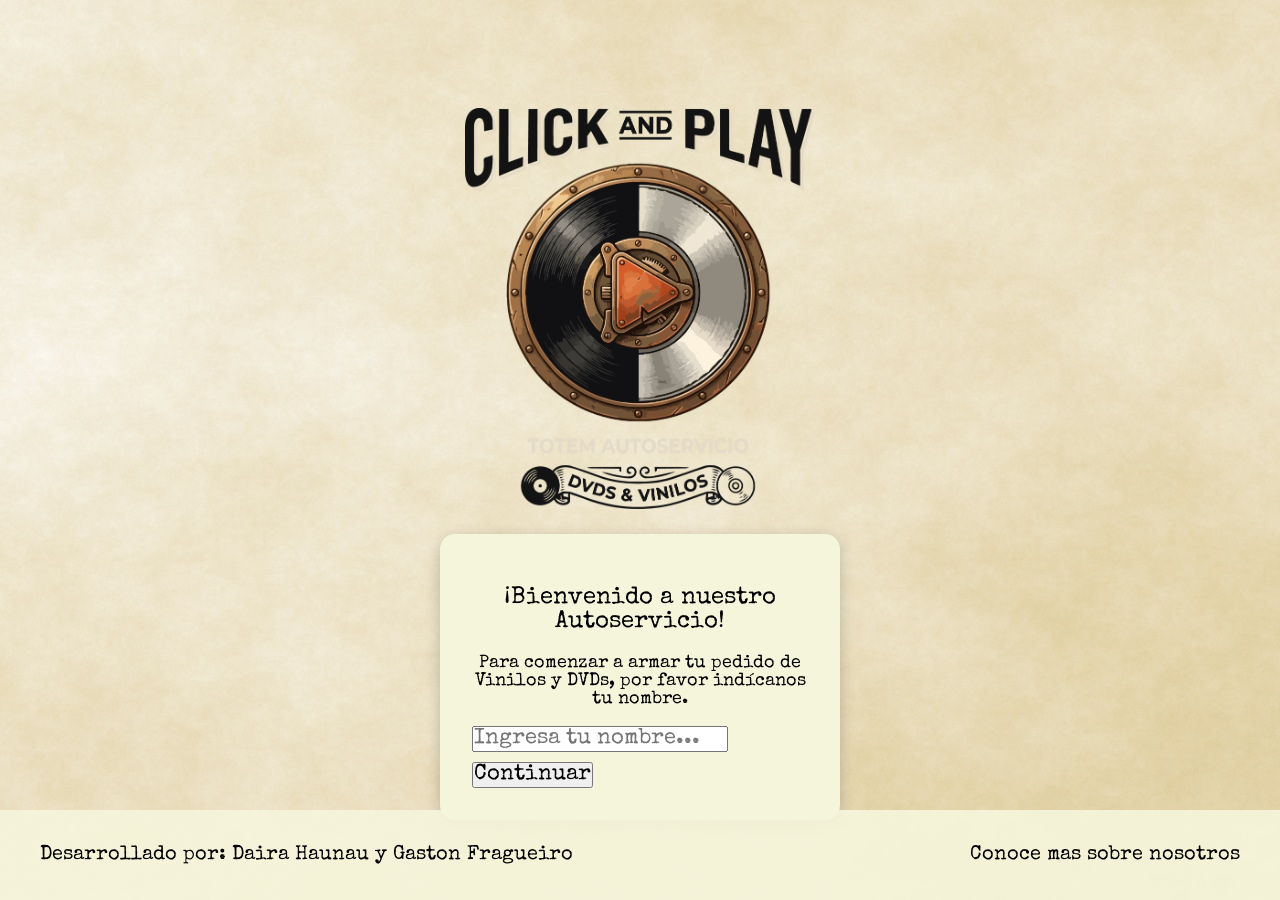
==== index.html @ d0765c26 "estilos-html-js" ====
<!DOCTYPE html>
<html lang="es">
<head>
    <meta charset="UTF-8">
    <meta name="viewport" content="width=device-width, initial-scale=1.0">
    <title>Click N' Play - Bienvenida</title>
    <link rel="stylesheet" href="css/styles.css">
    <link rel="icon" href="assets/img/favicon.png" type="image/x-icon">
    <link rel="preconnect" href="https://fonts.googleapis.com">
    <link rel="preconnect" href="https://fonts.gstatic.com" crossorigin>
    <link href="https://fonts.googleapis.com/css2?family=Special+Elite&display=swap" rel="stylesheet">
</head>
<body>
    <header>
        <div class="logo-container">
            <img src="assets/img/pruebalogo.png" alt="Logo" id="logo">
        </div>
        <!-- <nav>
            <a href="index.html">Inicio</a>
            <a href="#" id="nav-productos" style="opacity: 0.5; pointer-events: none;">Productos</a>
        </nav> -->
    </header>

    <main class="contenedor-centrado">
        <section class="bienvenida">
            <h1>¡Bienvenido a nuestro Autoservicio!</h1>
            <p class="ingreso-nombre">Para comenzar a armar tu pedido de Vinilos y DVDs, por favor indícanos tu nombre.</p>
            
            <form id="formulario-bienvenida">
                <input type="text" id="nombreCliente" placeholder="Ingresa tu nombre..." required>
                <button type="submit">Continuar</button>
            </form>
        </section>
    </main>

        <!-- TODO: HACER UN ARCHIVO PARA EL FOOTER Y LLAMARLO DESDE TODAS LAS VISTAS -->
    <footer>
        <p>Desarrollado por: Daira Haunau y Gaston Fragueiro </p>
        <a href="https://clickandplay.taplink.site">Conoce mas sobre nosotros</a>
    </footer>

    <!-- conexion con js -->
    <script src="js/bienvenida.js"></script>
</body>
</html>
---- css/styles.css ----
*{
    padding: 0;
    box-sizing: border-box;
    font-family: "Special Elite", system-ui;
    font-weight: 400;
    font-style: normal;
}

body{
    background-image: url("../assets/img/background.jpg");
}

.logo-container{
    display: flex;
    justify-content: center;
    align-items: center;

}

#logo{
    margin: 25px;
    margin-top: 100px;
    width: 350px;
    min-width: 50px;
}

/* TODO agregar animacion al logo? */

.contenedor-centrado{
    background-color:beige;
    display: flex;
    justify-content: center;
    align-items: center;
    border-radius: 15px;
    box-shadow: 0px 4px 15px rgba(0, 0, 0, 0.2);
    width: 100%;
    max-width: 400px;
    padding: 2rem;
    margin: auto; 
}

#formulario-bienvenida, #nombreCliente{
    font-size: 22px;
}

h1{
    text-align: center;
}

.ingreso-nombre{
    text-align: center;
    font-size: 18px;
}

button{
    margin-top: 10px;
    font-size: 22px;
}

footer {
    font-size: 20px;
    display: flex;
    justify-content: space-between;
    align-items: center; 
    position: fixed;
    bottom: 0;
    left: 0;
    width: 100%;
    padding: 15px 40px; 
    background-color: rgba(245, 245, 220, 0.9); 
}

footer a {
    text-decoration: none;
    color: black;
}

/* =========================================
   PANTALLA DE PRODUCTOS
   ========================================= */
   
.filtros-categorias {
    display: flex;
    justify-content: center;
    gap: 15px;
    margin-bottom: 30px;
    /* TODO agregar ajuste para botones cuando se exceda el tamano en pantalla */
}

.filtros-categorias button {
    background-color: #333;
    color: white;
    border: none;
    padding: 10px 20px;
    font-size: 18px;
    border-radius: 5px;
    cursor: pointer;
    transition: background-color 0.3s;
}

.filtros-categorias button:hover {
    background-color: #555;
}

/* TODO responsive para el catalogo */

.tarjeta-producto {
    background-color: rgba(245, 245, 220, 0.95);
    border-radius: 10px;
    padding: 20px;
    box-shadow: 0px 4px 10px rgba(0, 0, 0, 0.2);
    display: flex;
    flex-direction: column;
    align-items: center;
    justify-content: space-between;
}

.tarjeta-producto img {
    width: 100%;
    max-width: 200px; 
    height: auto;
    border-radius: 5px;
    margin-bottom: 15px;
    box-shadow: 0px 2px 5px rgba(0, 0, 0, 0.3);
}

.tarjeta-producto h3 {
    margin: 10px 0;
    font-size: 22px;
}

.tarjeta-producto p {
    margin: 5px 0;
    font-size: 18px;
}

.tarjeta-producto button {
    margin-top: 15px;
    width: 100%;
    background-color: #2b8a3e; 
    color: white;
    border: none;
    padding: 12px;
    font-size: 18px;
    border-radius: 5px;
    cursor: pointer;
    font-family: inherit;
    font-weight: bold;
    transition: transform 0.1s;
}

.tarjeta-producto button:active {
    transform: scale(0.95); /* efecto click */
}

/* =========================================
   PANTALLA DEL CARRITO
   ========================================= */

#contenedor-carrito {
    display: flex;
    flex-direction: column;
    gap: 15px;
    margin-bottom: 30px;
}

.item-carrito {
    background-color: rgba(245, 245, 220, 0.95);
    border-radius: 10px;
    padding: 15px 25px;
    display: flex;
    justify-content: space-between;
    align-items: center;
    box-shadow: 0px 2px 8px rgba(0, 0, 0, 0.15);
}

.controles-cantidad {
    display: flex;
    align-items: center;
    gap: 15px;
    font-size: 20px;
}

.controles-cantidad button {
    width: 40px;
    height: 40px;
    font-size: 20px;
    font-weight: bold;
    border: none;
    border-radius: 5px;
    cursor: pointer;
    background-color: #ddd;
}


.resumen-compra {
    background-color: rgba(0, 0, 0, 0.8);
    color: white;
    padding: 20px;
    border-radius: 10px;
    display: inline-block;
    min-width: 300px;
}

.resumen-compra h3 {
    margin-bottom: 20px;
    font-size: 26px;
}

.btn-confirmar, .btn-vaciar {
    padding: 12px 20px;
    font-size: 18px;
    border: none;
    border-radius: 5px;
    cursor: pointer;
    font-family: inherit;
    margin: 5px;
}

.btn-confirmar {
    background-color: #2b8a3e;
    color: white;
    font-weight: bold;
}

.btn-vaciar {
    background-color: #c92a2a; 
    color: white;
}

/* todo: agregar responsividad*/
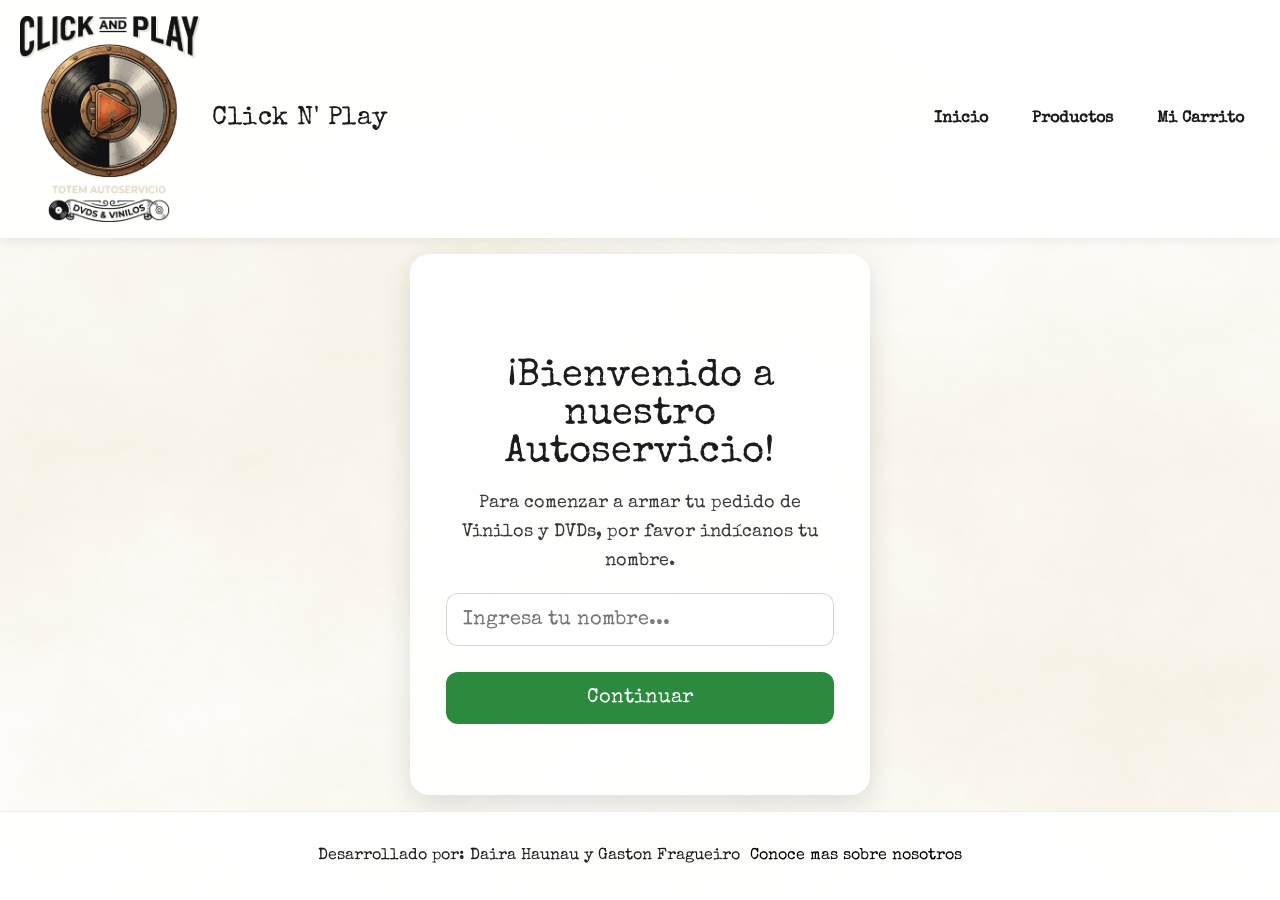
==== commit 0f8c6169: "se agrego ticket y cambios en productos" ====
--- a/index.html
+++ b/index.html
@@ -10,15 +10,17 @@
     <link rel="preconnect" href="https://fonts.gstatic.com" crossorigin>
     <link href="https://fonts.googleapis.com/css2?family=Special+Elite&display=swap" rel="stylesheet">
 </head>
-<body>
+<body class="home">
     <header>
         <div class="logo-container">
             <img src="assets/img/pruebalogo.png" alt="Logo" id="logo">
+            <h1>Click N' Play</h1>
         </div>
-        <!-- <nav>
+        <nav>
             <a href="index.html">Inicio</a>
-            <a href="#" id="nav-productos" style="opacity: 0.5; pointer-events: none;">Productos</a>
-        </nav> -->
+            <a href="productos.html">Productos</a>
+            <a href="carrito.html">Mi Carrito</a>
+        </nav>
     </header>
 
     <main class="contenedor-centrado">
--- a/css/styles.css
+++ b/css/styles.css
@@ -7,40 +7,146 @@
 }
 
 body{
-    background-image: url("../assets/img/background.jpg");
+    margin: 0;
+    min-height: 100vh;
+    display: flex;
+    flex-direction: column;
+    background-color: #f3e0c2;
+    background-image: linear-gradient(rgba(255,255,255,0.80), rgba(255,255,255,0.72)), url("../assets/img/background.jpg");
+    background-size: cover;
+    background-position: center;
+    color: #1c1c1c;
+}
+
+a {
+    color: inherit;
+}
+
+section {
+    width: 100%;
+}
+
+header {
+    width: 100%;
+    padding: 1rem 1.25rem;
+    display: flex;
+    justify-content: space-between;
+    align-items: center;
+    gap: 1rem;
+    background-color: rgba(255, 255, 255, 0.95);
+    box-shadow: 0 2px 12px rgba(0,0,0,0.08);
+    position: sticky;
+    top: 0;
+    z-index: 10;
 }
 
 .logo-container{
     display: flex;
+    justify-content: flex-start;
+    align-items: center;
+    gap: 0.75rem;
+    flex-wrap: wrap;
+}
+
+header h1 {
+    margin: 0;
+    font-size: clamp(1.2rem, 2vw, 1.6rem);
+    letter-spacing: 0.02em;
+}
+
+header .logo-container #logo {
+    margin: 0;
+    width: min(80px, 10vw);
+    min-width: 60px;
+    max-width: 90px;
+}
+
+body.home header .logo-container #logo {
+    width: min(320px, 50vw);
+    min-width: 180px;
+}
+
+nav {
+    display: flex;
+    flex-wrap: wrap;
+    gap: 0.75rem;
     justify-content: center;
-    align-items: center;
-
+}
+
+nav a {
+    color: #1c1c1c;
+    text-decoration: none;
+    font-weight: 600;
+    padding: 0.65rem 1rem;
+    border-radius: 999px;
+    transition: background 0.2s ease, transform 0.2s ease;
+}
+
+nav a:hover {
+    background: rgba(0, 0, 0, 0.08);
+    transform: translateY(-1px);
+}
+
+main {
+    flex: 1;
+    display: flex;
+    flex-direction: column;
+    align-items: center;
+    padding: 2rem 1rem 3rem;
+}
+
+.contenedor-principal {
+    width: min(1100px, 100%);
+    margin: 1rem auto 2rem;
+    padding: 2rem 1.5rem;
+    background-color: rgba(255,255,255,0.95);
+    border-radius: 24px;
+    box-shadow: 0px 20px 45px rgba(0, 0, 0, 0.08);
+}
+
+.contenedor-centrado{
+    background-color: rgba(255,255,255,0.95);
+    display: flex;
+    justify-content: center;
+    align-items: center;
+    border-radius: 20px;
+    box-shadow: 0px 10px 30px rgba(0, 0, 0, 0.12);
+    width: 100%;
+    max-width: 460px;
+    padding: 2.25rem;
+    margin: 1rem auto;
 }
 
 #logo{
-    margin: 25px;
-    margin-top: 100px;
-    width: 350px;
-    min-width: 50px;
+    margin: 25px auto 20px;
+    margin-top: clamp(30px, 8vw, 100px);
+    width: min(350px, 85vw);
+    min-width: 180px;
+    height: auto;
 }
 
 /* TODO agregar animacion al logo? */
-
-.contenedor-centrado{
-    background-color:beige;
-    display: flex;
-    justify-content: center;
-    align-items: center;
-    border-radius: 15px;
-    box-shadow: 0px 4px 15px rgba(0, 0, 0, 0.2);
-    width: 100%;
-    max-width: 400px;
-    padding: 2rem;
-    margin: auto; 
-}
 
 #formulario-bienvenida, #nombreCliente{
     font-size: 22px;
+}
+
+.bienvenida h1,
+.contenedor-principal h2 {
+    font-size: clamp(2rem, 3vw, 2.6rem);
+    margin-bottom: 0.75rem;
+}
+
+.bienvenida p,
+.contenedor-principal p {
+    font-size: clamp(1rem, 1.4vw, 1.15rem);
+    line-height: 1.6;
+    color: #393939;
+}
+
+.contenedor-principal h2 {
+    text-align: center;
+    margin-bottom: 1.5rem;
 }
 
 h1{
@@ -55,19 +161,65 @@
 button{
     margin-top: 10px;
     font-size: 22px;
+    min-height: 52px;
+    border: none;
+    border-radius: 12px;
+    background-color: #2b8a3e;
+    color: #fff;
+    cursor: pointer;
+    transition: transform 0.15s ease, box-shadow 0.15s ease, background-color 0.15s ease;
+}
+
+button:hover {
+    background-color: #246f31;
+    transform: translateY(-1px);
+}
+
+button:active {
+    transform: translateY(0);
+}
+
+input,
+button,
+textarea,
+select {
+    font-family: inherit;
+}
+
+input {
+    width: 100%;
+    padding: 0.95rem 1rem;
+    border: 1px solid rgba(28,28,28,0.18);
+    border-radius: 12px;
+    background: #fff;
+    color: #1c1c1c;
+    font-size: 1rem;
+}
+
+#formulario-bienvenida {
+    display: flex;
+    flex-direction: column;
+    gap: 1rem;
+    width: 100%;
+}
+
+#formulario-bienvenida input,
+#formulario-bienvenida button {
+    font-size: clamp(16px, 2.2vw, 20px);
+    width: 100%;
 }
 
 footer {
-    font-size: 20px;
-    display: flex;
-    justify-content: space-between;
-    align-items: center; 
-    position: fixed;
-    bottom: 0;
-    left: 0;
-    width: 100%;
-    padding: 15px 40px; 
-    background-color: rgba(245, 245, 220, 0.9); 
+    font-size: 16px;
+    display: flex;
+    justify-content: center;
+    align-items: center;
+    flex-wrap: wrap;
+    gap: 10px;
+    width: 100%;
+    padding: 1.25rem 1.5rem;
+    background-color: rgba(255, 255, 255, 0.92);
+    border-top: 1px solid rgba(28,28,28,0.08);
 }
 
 footer a {
@@ -84,49 +236,56 @@
     justify-content: center;
     gap: 15px;
     margin-bottom: 30px;
-    /* TODO agregar ajuste para botones cuando se exceda el tamano en pantalla */
+    flex-wrap: wrap;
 }
 
 .filtros-categorias button {
-    background-color: #333;
+    background-color: #1c1c1c;
     color: white;
     border: none;
-    padding: 10px 20px;
-    font-size: 18px;
-    border-radius: 5px;
+    padding: 0.95rem 1.35rem;
+    font-size: 1rem;
+    border-radius: 999px;
     cursor: pointer;
-    transition: background-color 0.3s;
+    transition: background-color 0.3s, transform 0.2s;
 }
 
 .filtros-categorias button:hover {
-    background-color: #555;
-}
-
-/* TODO responsive para el catalogo */
+    background-color: #333;
+    transform: translateY(-1px);
+}
+
+.grilla-productos {
+    display: grid;
+    grid-template-columns: repeat(auto-fit, minmax(260px, 1fr));
+    gap: 1.5rem;
+    width: 100%;
+}
 
 .tarjeta-producto {
-    background-color: rgba(245, 245, 220, 0.95);
-    border-radius: 10px;
-    padding: 20px;
-    box-shadow: 0px 4px 10px rgba(0, 0, 0, 0.2);
+    background-color: rgba(255, 255, 255, 0.95);
+    border-radius: 18px;
+    padding: 1.5rem;
+    box-shadow: 0px 12px 30px rgba(0, 0, 0, 0.10);
     display: flex;
     flex-direction: column;
     align-items: center;
     justify-content: space-between;
+    text-align: center;
 }
 
 .tarjeta-producto img {
     width: 100%;
-    max-width: 200px; 
+    max-width: 220px; 
     height: auto;
-    border-radius: 5px;
-    margin-bottom: 15px;
-    box-shadow: 0px 2px 5px rgba(0, 0, 0, 0.3);
+    border-radius: 12px;
+    margin-bottom: 1rem;
+    box-shadow: 0px 6px 18px rgba(0, 0, 0, 0.12);
 }
 
 .tarjeta-producto h3 {
     margin: 10px 0;
-    font-size: 22px;
+    font-size: clamp(1.2rem, 2vw, 1.5rem);
 }
 
 .tarjeta-producto p {
@@ -194,17 +353,18 @@
 
 
 .resumen-compra {
-    background-color: rgba(0, 0, 0, 0.8);
-    color: white;
-    padding: 20px;
-    border-radius: 10px;
-    display: inline-block;
-    min-width: 300px;
+    background-color: rgba(255, 255, 255, 0.96);
+    color: #1c1c1c;
+    padding: 1.5rem;
+    border-radius: 18px;
+    box-shadow: 0px 10px 30px rgba(0, 0, 0, 0.08);
+    width: 100%;
+    max-width: 420px;
 }
 
 .resumen-compra h3 {
-    margin-bottom: 20px;
-    font-size: 26px;
+    margin-bottom: 1rem;
+    font-size: clamp(1.4rem, 2vw, 1.8rem);
 }
 
 .btn-confirmar, .btn-vaciar {
@@ -228,4 +388,111 @@
     color: white;
 }
 
-/* todo: agregar responsividad*/+@media (max-width: 992px) {
+    main {
+        padding: 1.75rem 0.75rem 2.5rem;
+    }
+
+    .contenedor-principal {
+        padding: 0 0.75rem;
+    }
+
+    .contenedor-centrado {
+        max-width: 100%;
+        padding: 1.75rem;
+    }
+
+    .filtros-categorias button {
+        width: 100%;
+        max-width: none;
+    }
+
+    .resumen-compra {
+        width: 100%;
+        max-width: 100%;
+    }
+}
+
+@media (max-width: 768px) {
+    header {
+        padding: 1rem 0.85rem;
+        flex-direction: column;
+        align-items: flex-start;
+    }
+
+    nav {
+        width: 100%;
+        justify-content: flex-start;
+    }
+
+    .logo-container {
+        width: 100%;
+        justify-content: space-between;
+    }
+
+    .contenedor-centrado {
+        padding: 1.25rem;
+    }
+
+    .tarjeta-producto {
+        padding: 1.35rem;
+    }
+
+    .item-carrito {
+        flex-direction: column;
+        align-items: stretch;
+        gap: 1rem;
+    }
+
+    .controles-cantidad {
+        flex-wrap: wrap;
+    }
+}
+
+@media (max-width: 480px) {
+    body {
+        background-attachment: scroll;
+    }
+
+    header {
+        padding: 1rem 0.75rem;
+    }
+
+    nav a {
+        padding: 0.75rem 1rem;
+        font-size: 0.95rem;
+    }
+
+    #logo {
+        width: min(220px, 70vw);
+        min-width: 140px;
+    }
+
+    .contenedor-centrado {
+        padding: 1rem;
+        border-radius: 15px;
+    }
+
+    h1 {
+        font-size: 1.45rem;
+    }
+
+    .ingreso-nombre {
+        font-size: 15px;
+    }
+
+    footer {
+        justify-content: center;
+        text-align: center;
+        padding: 1rem 1rem;
+        font-size: 15px;
+    }
+
+    .tarjeta-producto h3 {
+        font-size: 1.25rem;
+    }
+
+    .tarjeta-producto p {
+        font-size: 0.95rem;
+    }
+}
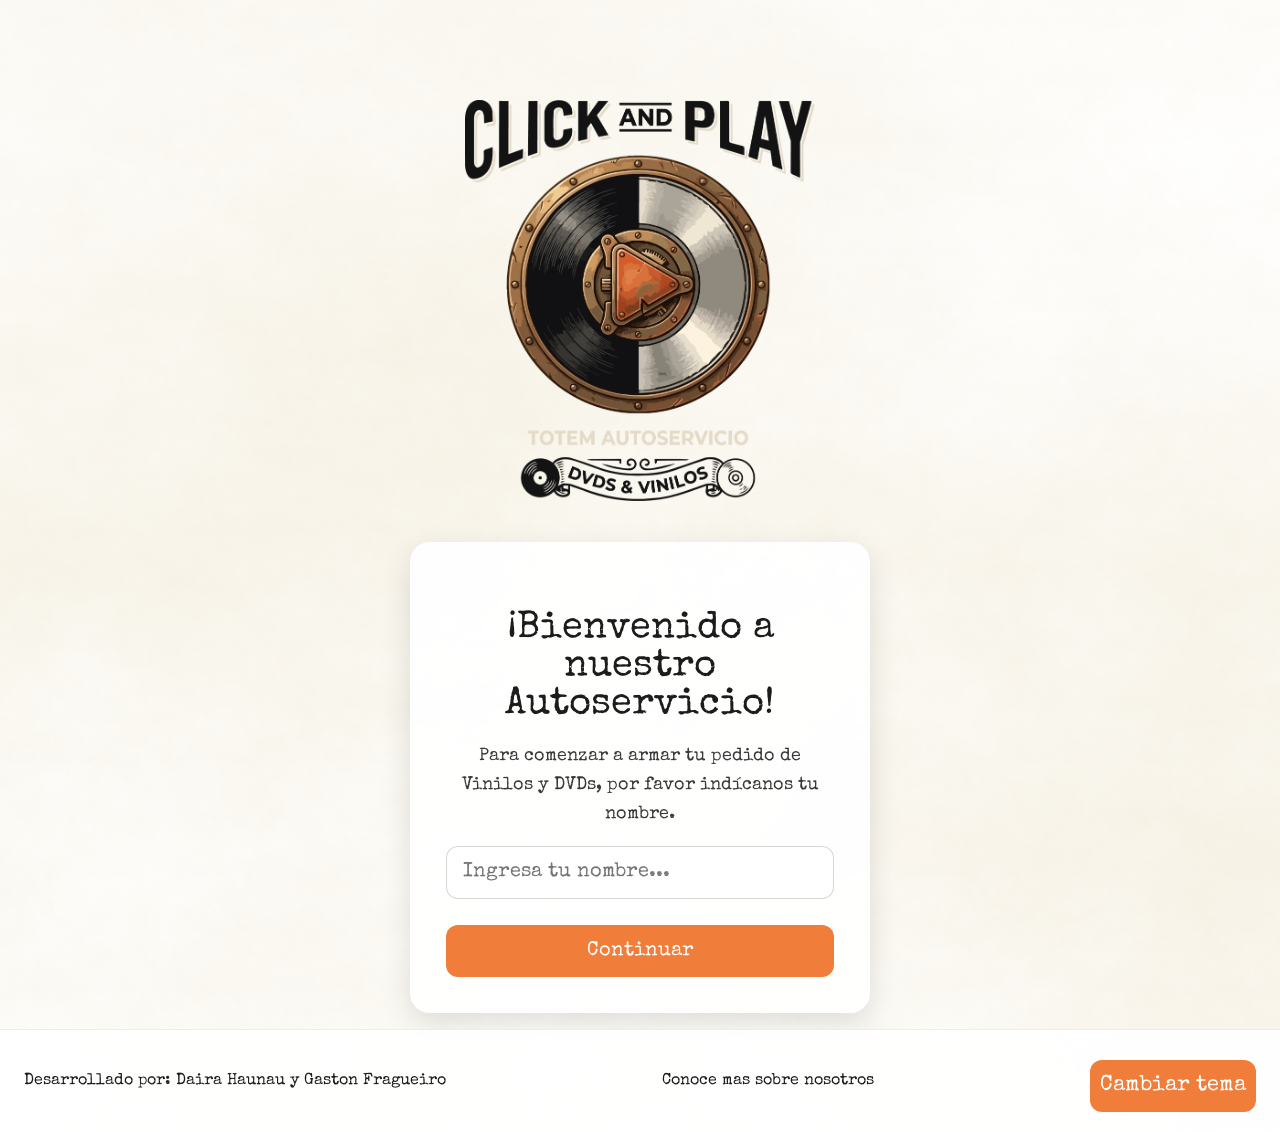
==== commit 4c6bd75e: "tema oscuro, estilos" ====
--- a/index.html
+++ b/index.html
@@ -1,47 +1,46 @@
-<!DOCTYPE html>
-<html lang="es">
-<head>
-    <meta charset="UTF-8">
-    <meta name="viewport" content="width=device-width, initial-scale=1.0">
-    <title>Click N' Play - Bienvenida</title>
-    <link rel="stylesheet" href="css/styles.css">
-    <link rel="icon" href="assets/img/favicon.png" type="image/x-icon">
-    <link rel="preconnect" href="https://fonts.googleapis.com">
-    <link rel="preconnect" href="https://fonts.gstatic.com" crossorigin>
-    <link href="https://fonts.googleapis.com/css2?family=Special+Elite&display=swap" rel="stylesheet">
-</head>
-<body class="home">
-    <header>
-        <div class="logo-container">
-            <img src="assets/img/pruebalogo.png" alt="Logo" id="logo">
-            <h1>Click N' Play</h1>
-        </div>
-        <nav>
-            <a href="index.html">Inicio</a>
-            <a href="productos.html">Productos</a>
-            <a href="carrito.html">Mi Carrito</a>
-        </nav>
-    </header>
+    <!DOCTYPE html>
+    <html lang="es">
+    <head>
+        <meta charset="UTF-8">
+        <meta name="viewport" content="width=device-width, initial-scale=1.0">
+        <title>Click N' Play - Bienvenida</title>
+        <link rel="stylesheet" href="css/styles.css">
+        <link rel="icon" href="assets/img/favicon.png" type="image/x-icon">
+        <link rel="preconnect" href="https://fonts.googleapis.com">
+        <link rel="preconnect" href="https://fonts.gstatic.com" crossorigin>
+        <link href="https://fonts.googleapis.com/css2?family=Special+Elite&display=swap" rel="stylesheet">
+    </head>
+    <body class="home">
+        <header class="header-index">
+            <div class="contenedor-logo-index">
+                <img src="assets/img/pruebalogo.png" alt="Logo" id="logo-index">
+            </div>
+            <!-- <nav>
+                <a href="index.html">Inicio</a>
+                <a href="#" id="nav-productos" style="opacity: 0.5; pointer-events: none;">Productos</a>
+            </nav> -->
+        </header>
 
-    <main class="contenedor-centrado">
-        <section class="bienvenida">
-            <h1>¡Bienvenido a nuestro Autoservicio!</h1>
-            <p class="ingreso-nombre">Para comenzar a armar tu pedido de Vinilos y DVDs, por favor indícanos tu nombre.</p>
-            
-            <form id="formulario-bienvenida">
-                <input type="text" id="nombreCliente" placeholder="Ingresa tu nombre..." required>
-                <button type="submit">Continuar</button>
-            </form>
-        </section>
-    </main>
+        <main class="contenedor-centrado">
+            <section class="bienvenida">
+                <h1>¡Bienvenido a nuestro Autoservicio!</h1>
+                <p class="ingreso-nombre">Para comenzar a armar tu pedido de Vinilos y DVDs, por favor indícanos tu nombre.</p>
+                
+                <form id="formulario-bienvenida">
+                    <input type="text" id="cliente-nombre" placeholder="Ingresa tu nombre..." required>
+                    <button type="submit" id="btn-continuar">Continuar</button>
+                </form>
+            </section>
+        </main>
 
-        <!-- TODO: HACER UN ARCHIVO PARA EL FOOTER Y LLAMARLO DESDE TODAS LAS VISTAS -->
-    <footer>
-        <p>Desarrollado por: Daira Haunau y Gaston Fragueiro </p>
-        <a href="https://clickandplay.taplink.site">Conoce mas sobre nosotros</a>
-    </footer>
+        <footer>
+            <p>Desarrollado por: Daira Haunau y Gaston Fragueiro </p>
+            <a href="https://clickandplay.taplink.site">Conoce mas sobre nosotros</a>
+            <button id="theme-toggle">Cambiar tema</button>
+        </footer>
 
-    <!-- conexion con js -->
-    <script src="js/bienvenida.js"></script>
-</body>
-</html>+        <!-- conexion con js -->
+        <script src="js/tema.js"></script>
+        <script src="js/index.js"></script>
+    </body>
+    </html>
--- a/css/styles.css
+++ b/css/styles.css
@@ -6,46 +6,107 @@
     font-style: normal;
 }
 
-body{
+:root {
+  --bg: #f3e0c2;
+  --bg-surface: rgba(255,255,255,0.95);
+  --surface-shadow: 0 20px 45px rgba(0, 0, 0, 0.12);
+  --text: #1c1c1c;
+  --muted: #393939;
+  --header-bg: rgba(255,255,255,0.95);
+  --button-bg: #f17d3a;
+  --button-hover: #6f3324;
+  --button-text: #ffffff;
+  --input-bg: #ffffff;
+  --input-border: rgba(28,28,28,0.18);
+  --bg-image: linear-gradient(rgba(255,255,255,0.80), rgba(255,255,255,0.72)), url("../assets/img/background.jpg");
+}
+
+body {
     margin: 0;
     min-height: 100vh;
     display: flex;
     flex-direction: column;
-    background-color: #f3e0c2;
-    background-image: linear-gradient(rgba(255,255,255,0.80), rgba(255,255,255,0.72)), url("../assets/img/background.jpg");
+    background-color: var(--bg);
+    color: var(--text);
+    background-image: var(--bg-image);
     background-size: cover;
     background-position: center;
-    color: #1c1c1c;
-}
-
-a {
-    color: inherit;
+}
+
+body.dark {
+  --bg: #121212;
+  --bg-surface: rgba(24, 24, 24, 0.95);
+  --surface-shadow: 0 20px 45px rgba(255, 255, 255, 0.18);
+  --text: #fffefe;
+  --muted: #d0d0d0;
+  --header-bg: rgba(75, 75, 75, 0.95);
+  --button-bg: #4f8af4;
+  --button-hover: #3b6fd4;
+  --button-text: #ffffff;
+  --input-bg: #1a1a1a;
+  --input-border: rgba(255,255,255,0.12);
+  --bg-image: linear-gradient(rgba(0,0,0,0.72), rgba(0,0,0,0.82)), url("../assets/img/background.jpg");
+}
+
+.header-paginas,
+.contenedor-principal,
+.contenedor-centrado {
+  background-color: var(--bg-surface);
+}
+
+.bienvenida p,
+.contenedor-principal p {
+  color: var(--muted);
 }
 
 section {
     width: 100%;
 }
 
-header {
+.header-paginas{
     width: 100%;
     padding: 1rem 1.25rem;
     display: flex;
     justify-content: space-between;
     align-items: center;
     gap: 1rem;
-    background-color: rgba(255, 255, 255, 0.95);
+    background-color: var(--header-bg);
     box-shadow: 0 2px 12px rgba(0,0,0,0.08);
     position: sticky;
     top: 0;
     z-index: 10;
 }
 
+.contenedor-logo-index{
+    display: flex;
+    justify-content: center;
+    align-items: center;
+}
+
+#logo-index{
+    margin: 25px;
+    margin-top: 100px;
+    width: 350px;
+    min-width: 50px;
+    animation: flotar 3s ease-in-out infinite alternate;
+}
+
+
 .logo-container{
     display: flex;
     justify-content: flex-start;
     align-items: center;
     gap: 0.75rem;
     flex-wrap: wrap;
+}
+
+@keyframes flotar {
+    0% {
+        transform: translateY(0px); /* Posición inicial */
+    }
+    100% {
+        transform: translateY(-20px); /* Sube 20 píxeles hacia arriba */
+    }
 }
 
 header h1 {
@@ -58,7 +119,7 @@
     margin: 0;
     width: min(80px, 10vw);
     min-width: 60px;
-    max-width: 90px;
+    max-width: 50px;
 }
 
 body.home header .logo-container #logo {
@@ -69,12 +130,13 @@
 nav {
     display: flex;
     flex-wrap: wrap;
+    align-items: center;
     gap: 0.75rem;
     justify-content: center;
 }
 
 nav a {
-    color: #1c1c1c;
+    color: var(--text);
     text-decoration: none;
     font-weight: 600;
     padding: 0.65rem 1rem;
@@ -83,8 +145,7 @@
 }
 
 nav a:hover {
-    background: rgba(0, 0, 0, 0.08);
-    transform: translateY(-1px);
+    text-decoration: underline;
 }
 
 main {
@@ -99,13 +160,13 @@
     width: min(1100px, 100%);
     margin: 1rem auto 2rem;
     padding: 2rem 1.5rem;
-    background-color: rgba(255,255,255,0.95);
+    background-color: var(--bg-surface);
     border-radius: 24px;
     box-shadow: 0px 20px 45px rgba(0, 0, 0, 0.08);
 }
 
 .contenedor-centrado{
-    background-color: rgba(255,255,255,0.95);
+    background-color: var(--bg-surface);
     display: flex;
     justify-content: center;
     align-items: center;
@@ -125,8 +186,6 @@
     height: auto;
 }
 
-/* TODO agregar animacion al logo? */
-
 #formulario-bienvenida, #nombreCliente{
     font-size: 22px;
 }
@@ -141,7 +200,7 @@
 .contenedor-principal p {
     font-size: clamp(1rem, 1.4vw, 1.15rem);
     line-height: 1.6;
-    color: #393939;
+    color: var(--muted);
 }
 
 .contenedor-principal h2 {
@@ -153,25 +212,26 @@
     text-align: center;
 }
 
-.ingreso-nombre{
+.ingreso-nombre{  
     text-align: center;
     font-size: 18px;
 }
 
 button{
     margin-top: 10px;
+    padding: 10px;
     font-size: 22px;
     min-height: 52px;
     border: none;
     border-radius: 12px;
-    background-color: #2b8a3e;
-    color: #fff;
+    background-color: var(--button-bg);
+    color: var(--button-text);
     cursor: pointer;
     transition: transform 0.15s ease, box-shadow 0.15s ease, background-color 0.15s ease;
 }
 
 button:hover {
-    background-color: #246f31;
+    background-color: var(--button-hover);
     transform: translateY(-1px);
 }
 
@@ -179,20 +239,17 @@
     transform: translateY(0);
 }
 
-input,
-button,
-textarea,
-select {
+input, button, textarea, select {
     font-family: inherit;
 }
 
 input {
     width: 100%;
     padding: 0.95rem 1rem;
-    border: 1px solid rgba(28,28,28,0.18);
+    border: 1px solid var(--input-border);
     border-radius: 12px;
-    background: #fff;
-    color: #1c1c1c;
+    background: var(--input-bg);
+    color: var(--text);
     font-size: 1rem;
 }
 
@@ -212,19 +269,19 @@
 footer {
     font-size: 16px;
     display: flex;
-    justify-content: center;
+    justify-content: space-between;
     align-items: center;
     flex-wrap: wrap;
     gap: 10px;
     width: 100%;
     padding: 1.25rem 1.5rem;
-    background-color: rgba(255, 255, 255, 0.92);
+    background-color: var(--bg-surface);
     border-top: 1px solid rgba(28,28,28,0.08);
 }
 
 footer a {
     text-decoration: none;
-    color: black;
+    color: var(--text);
 }
 
 /* =========================================
@@ -240,7 +297,7 @@
 }
 
 .filtros-categorias button {
-    background-color: #1c1c1c;
+    background-color: var(--button-bg);
     color: white;
     border: none;
     padding: 0.95rem 1.35rem;
@@ -251,7 +308,7 @@
 }
 
 .filtros-categorias button:hover {
-    background-color: #333;
+    background-color: var(--button-hover);
     transform: translateY(-1px);
 }
 
@@ -263,10 +320,10 @@
 }
 
 .tarjeta-producto {
-    background-color: rgba(255, 255, 255, 0.95);
+    background-color: var(--bg-surface);
     border-radius: 18px;
     padding: 1.5rem;
-    box-shadow: 0px 12px 30px rgba(0, 0, 0, 0.10);
+    box-shadow: var(--surface-shadow);
     display: flex;
     flex-direction: column;
     align-items: center;
@@ -280,7 +337,6 @@
     height: auto;
     border-radius: 12px;
     margin-bottom: 1rem;
-    box-shadow: 0px 6px 18px rgba(0, 0, 0, 0.12);
 }
 
 .tarjeta-producto h3 {
@@ -289,6 +345,7 @@
 }
 
 .tarjeta-producto p {
+    color: var(--text);
     margin: 5px 0;
     font-size: 18px;
 }
@@ -296,7 +353,7 @@
 .tarjeta-producto button {
     margin-top: 15px;
     width: 100%;
-    background-color: #2b8a3e; 
+    background-color: var(--button-bg); 
     color: white;
     border: none;
     padding: 12px;
@@ -324,7 +381,7 @@
 }
 
 .item-carrito {
-    background-color: rgba(245, 245, 220, 0.95);
+    background-color:var(--bg);
     border-radius: 10px;
     padding: 15px 25px;
     display: flex;
@@ -341,14 +398,14 @@
 }
 
 .controles-cantidad button {
-    width: 40px;
+    width:fit-content;
     height: 40px;
     font-size: 20px;
     font-weight: bold;
     border: none;
     border-radius: 5px;
     cursor: pointer;
-    background-color: #ddd;
+    background-color: #F54927;
 }
 
 
